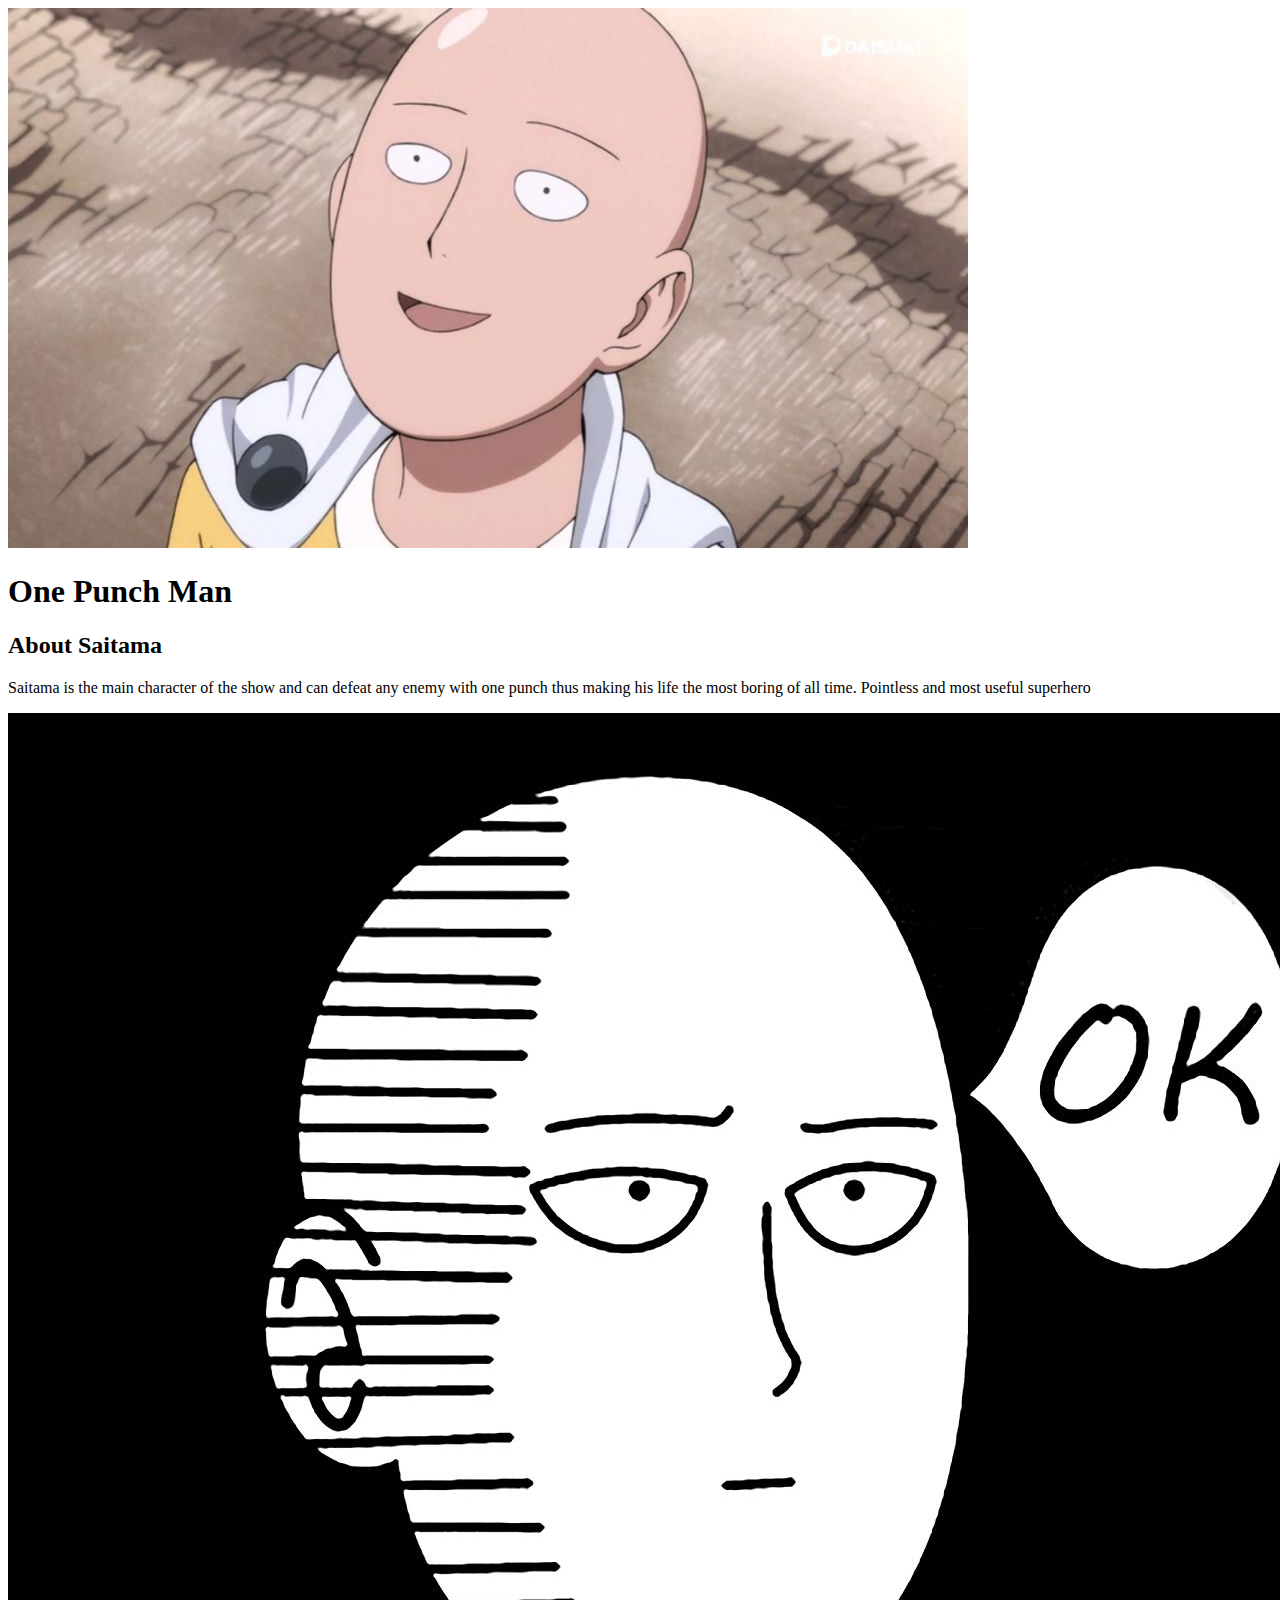
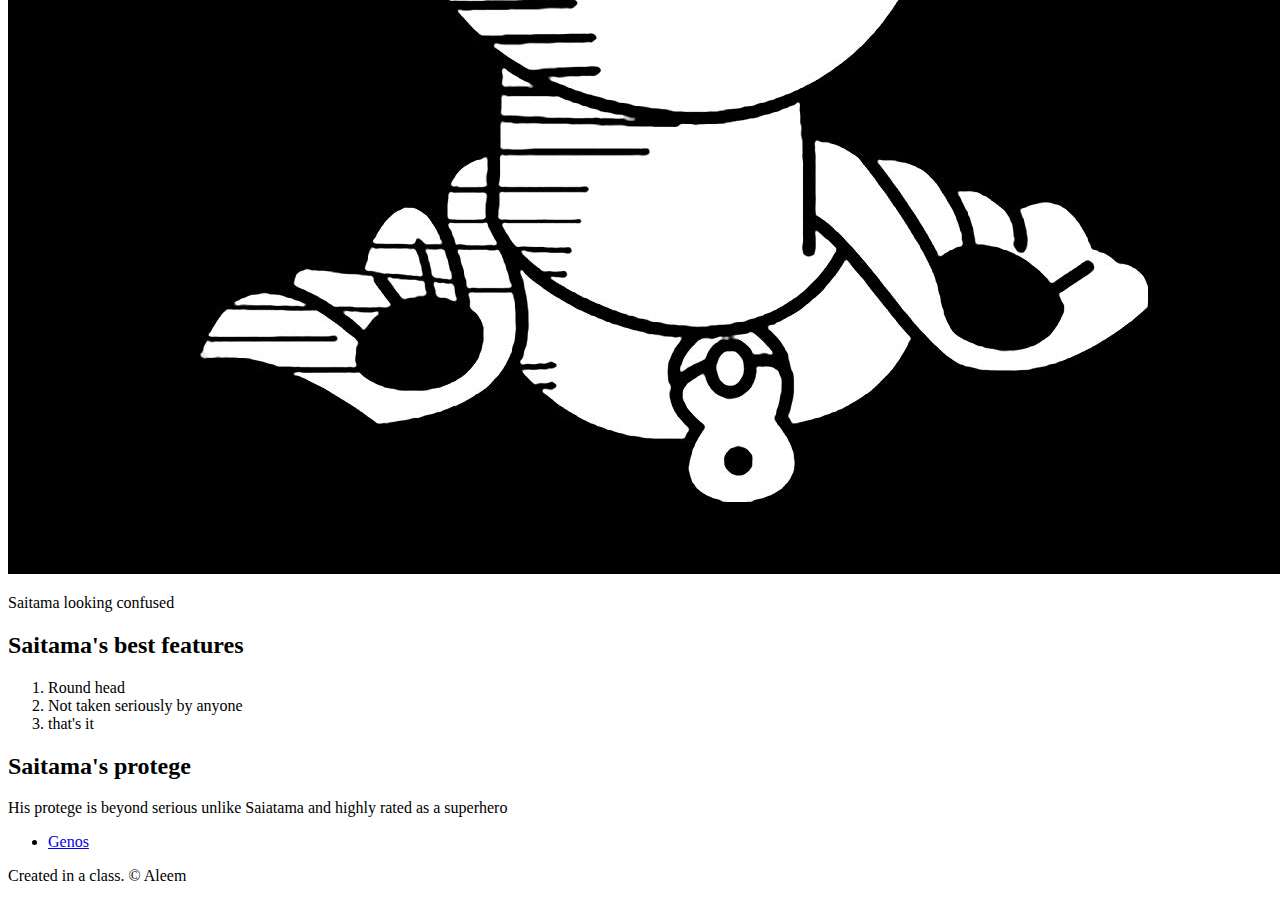
==== index.html @ 823083af "Added character info and images" ====
<!DOCTYPE html>
<html>
    <head>
        <title>One Punch Man</title>
        <link rel="icon" href="image/onepunch.jpg">
    </head>
    <body>
        <header>
            <img src="image/onepunch.jpg">
            <h1>One Punch Man</h1>
        </header>
        <!-- main element  -->
        <main>
            <h2>About Saitama</h2>
            <p>Saitama is the main character of the show and can defeat any enemy with 
                one punch thus making his life the most boring of all time. Pointless and most useful superhero</p>
            <img src="image/2ndonepunch.jpg" alt="">
            <p>Saitama looking confused</p>

            <!-- Characteristics -->
            <h2>Saitama's best features</h2>
            <ol>
                <li>Round head</li>
                <li>Not taken seriously by anyone</li>
                <li>that's it</li>
            </ol>
            <!-- Other characters -->
            <h2>Saitama's protege</h2>
            <p>His protege is beyond serious unlike Saiatama and highly rated as a superhero</p>
            <ul>
                <li><a target="_blank" href="https://en.wikipedia.org/wiki/List_of_One-Punch_Man_characters#Genos">Genos</a></li>
            </ul>
        </main>
        <!-- footer -->
        <footer>
            <p>Created in a class. &copy; Aleem</p>
        </footer>
    </body>
</html>
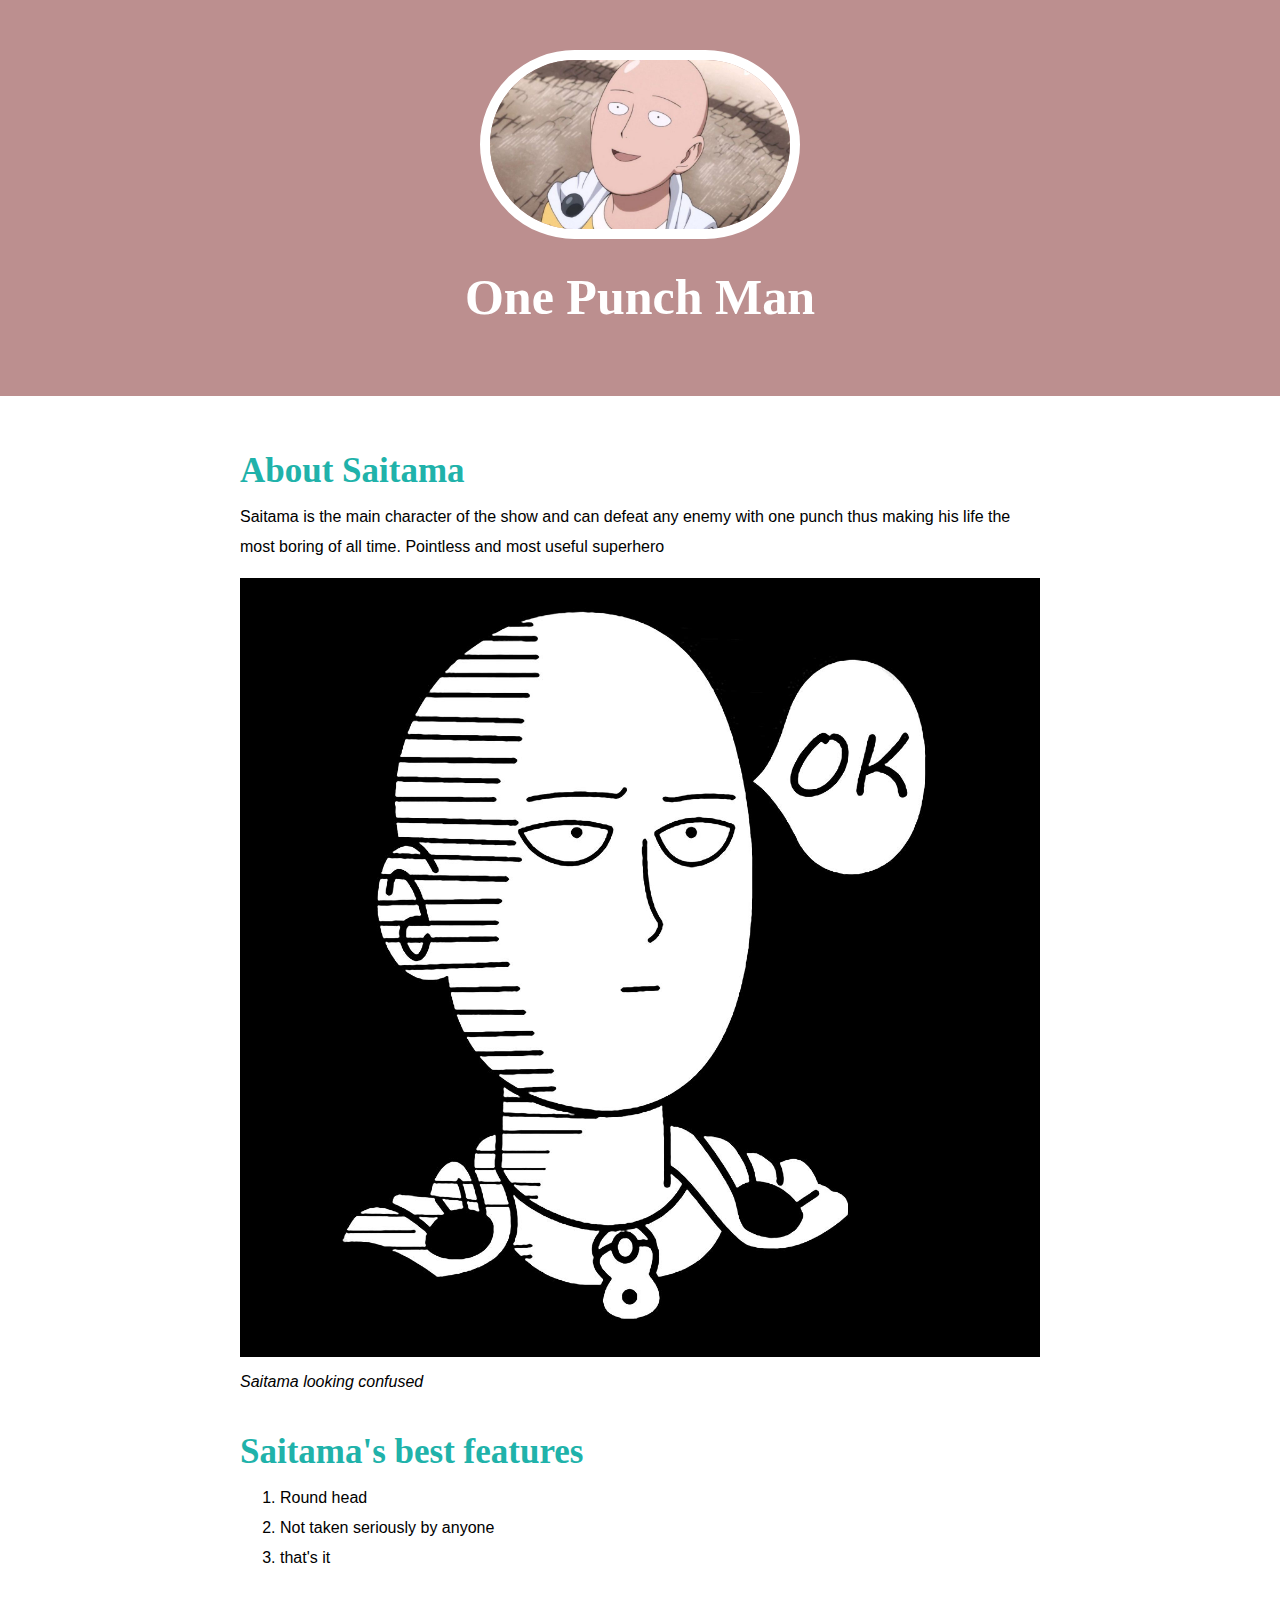
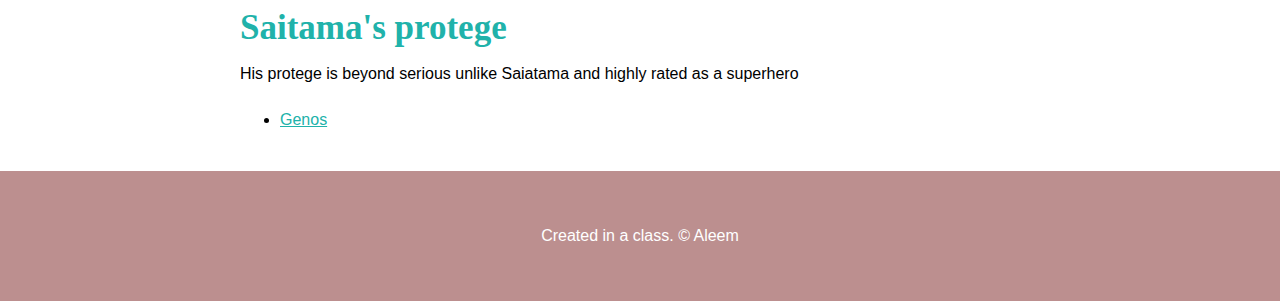
==== commit fa41a846: "Wrote CSS for site/updated some html" ====
--- a/index.html
+++ b/index.html
@@ -3,6 +3,7 @@
     <head>
         <title>One Punch Man</title>
         <link rel="icon" href="image/onepunch.jpg">
+        <link rel="stylesheet" href="css/hero.css">
     </head>
     <body>
         <header>
@@ -15,7 +16,7 @@
             <p>Saitama is the main character of the show and can defeat any enemy with 
                 one punch thus making his life the most boring of all time. Pointless and most useful superhero</p>
             <img src="image/2ndonepunch.jpg" alt="">
-            <p>Saitama looking confused</p>
+            <p class = "caption">Saitama looking confused</p>
 
             <!-- Characteristics -->
             <h2>Saitama's best features</h2>
--- a/css/hero.css
+++ b/css/hero.css
@@ -0,0 +1,75 @@
+body{
+    margin: 0;
+    font-family: Helvetica, Arial, sans-serif;#
+    font-size: 20px;
+    line-height:30px;
+}
+
+header{
+    background-color: rosybrown;
+    text-align: center;
+    padding-top: 50px;
+    padding-bottom: 50px;
+}
+
+h1, h2{
+    font-family: cursive;
+
+}
+
+header h1{
+    color: white;
+    font-size: 50px;
+}
+
+header img{
+    border-radius: 170px;
+    width: 300px;
+    border:  10px solid #ffffff;
+}
+
+main{
+    max-width: 800px;
+    margin: 0 auto;
+    padding: 20px;
+}
+
+main img{
+    max-width: 100%;
+}
+
+h2{
+    font-size: 35px;
+    color: lightseagreen;
+    margin: 40px 0px 10px;
+}
+
+a{
+    color: lightseagreen;
+}
+
+a:hover{
+    color: white;
+    background-color: orchid;
+}
+
+footer{
+    background-color: rosybrown;
+    text-align: center;
+    color: white;
+    padding: 50px;
+}
+
+footer p{
+    margin: 0;
+}
+footer a:hover{
+    opacity: 0.5;
+    background-color: transparent;
+}
+
+p.caption{
+    color #999999;
+    font-style: italic;
+    margin-top: 0;
+}